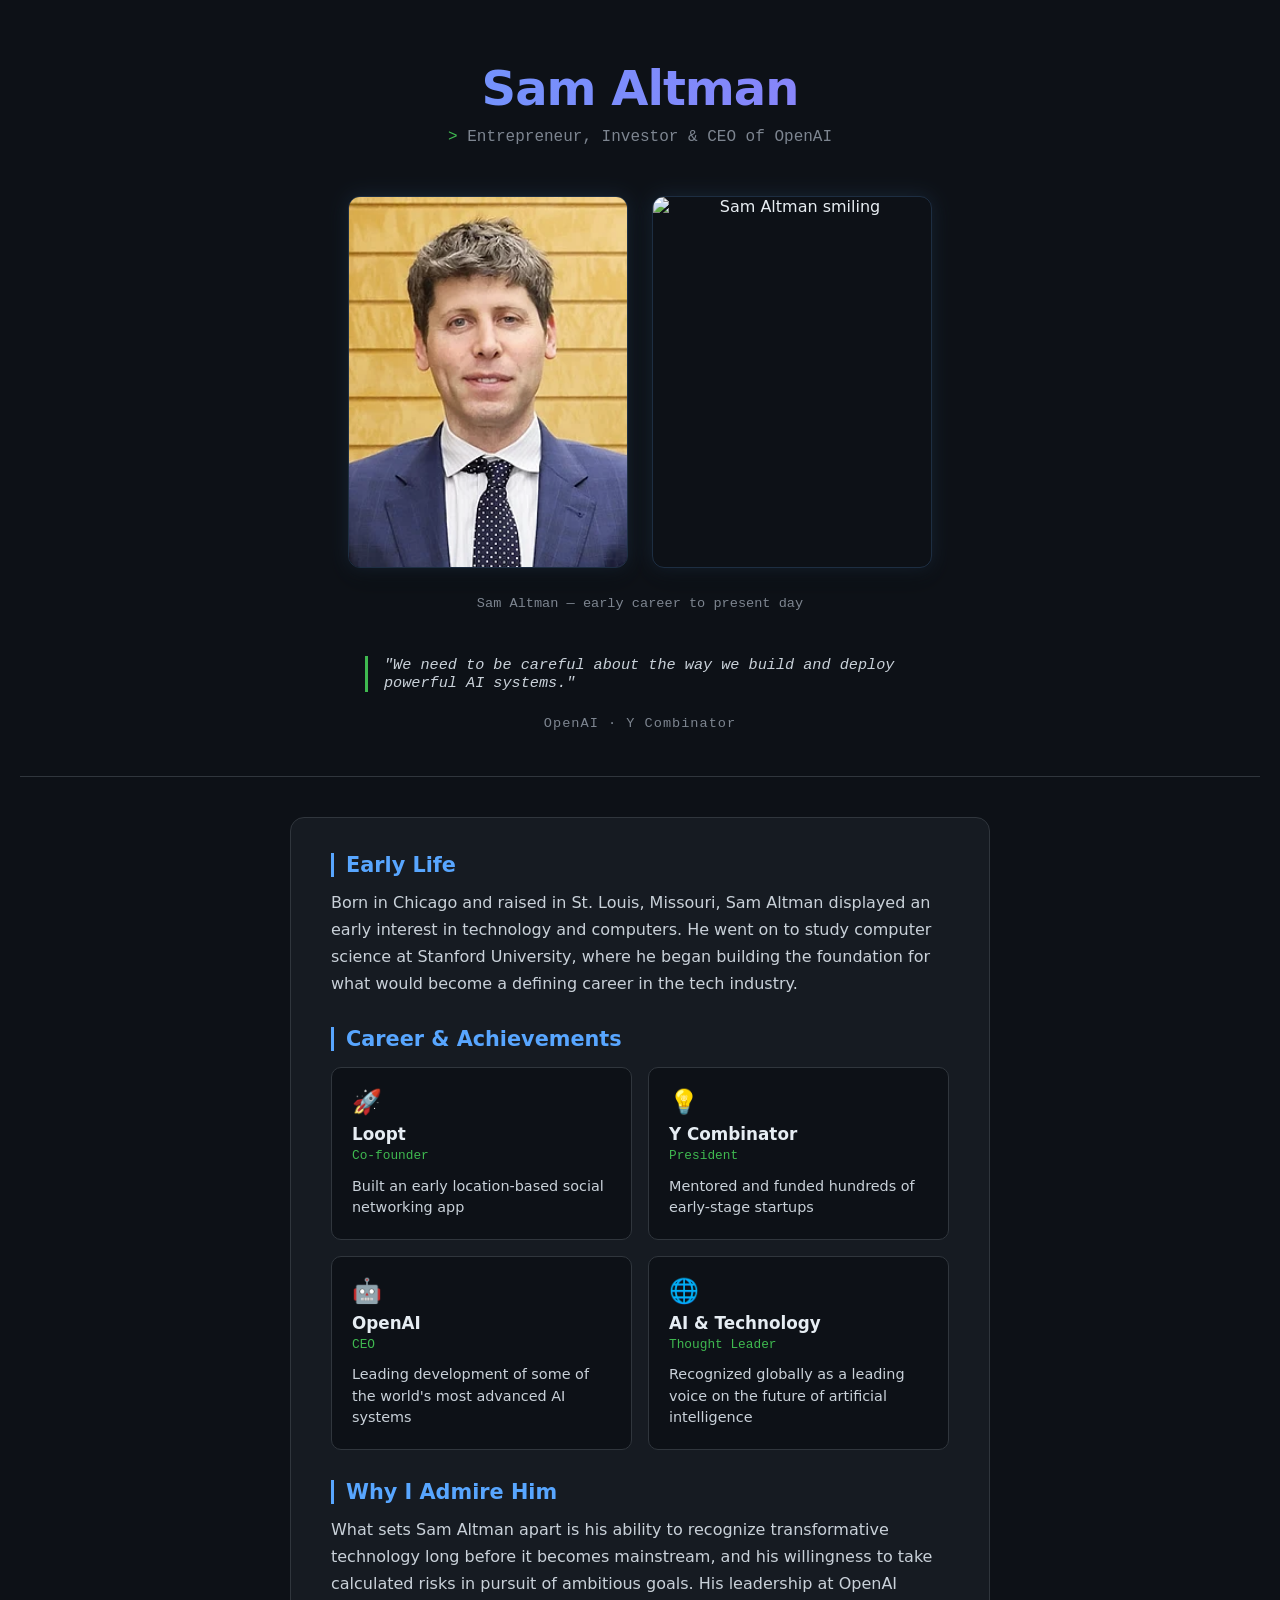
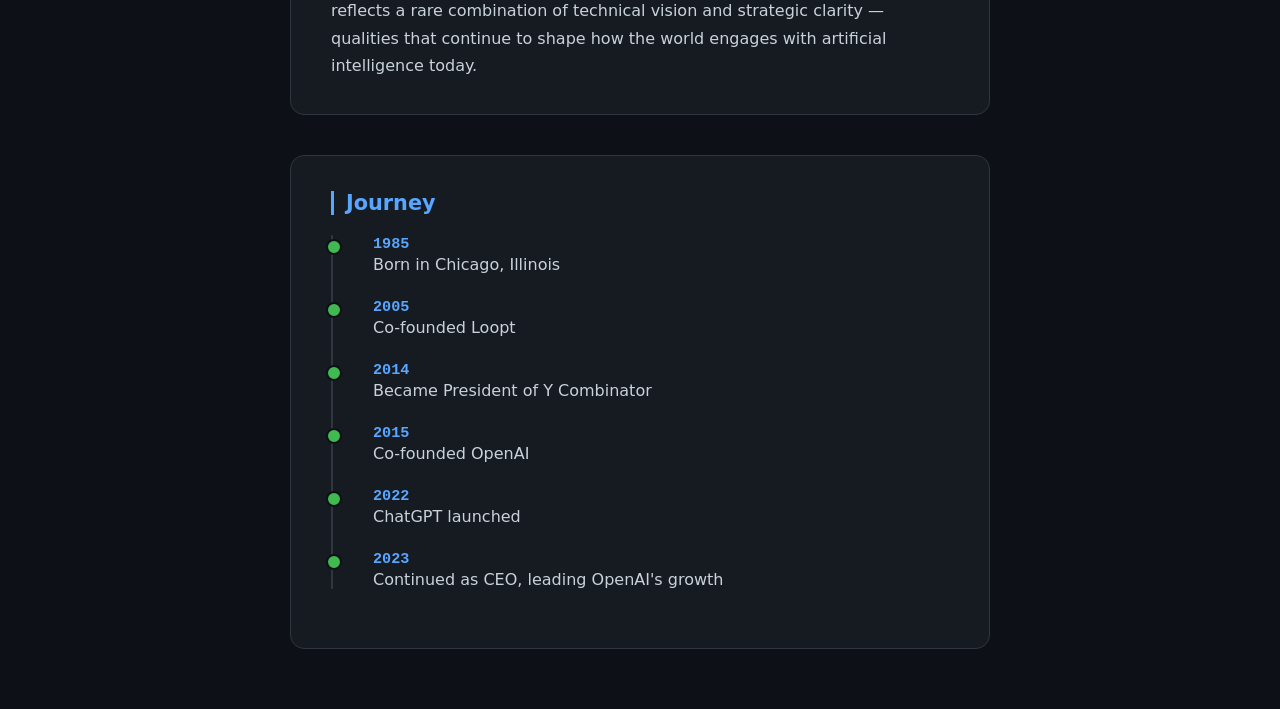
==== Tribute-Page/index.html @ 863aba96 "Add To-Do List and Tribute Page projects" ====
<!DOCTYPE html>
<html lang="en">
<head>
  <meta charset="UTF-8">
  <title>Tribute to Sam Altman</title>
  <link rel="stylesheet" href="style.css">
</head>
<body>
  <main>
  <section id="hero">
    <h1 id="title">Sam Altman</h1>
    <p id="subtitle">Entrepreneur, Investor & CEO of OpenAI</p>

    <div id="img-div">
      <img class="tribute-img" src="images/sam1.webp" alt="Sam Altman">
      <img class="tribute-img" src="images/sam2.jpg" alt="Sam Altman smiling">
      <figcaption id="img-caption">Sam Altman — early career to present day</figcaption>
    </div>

    <blockquote id="quote">
      "We need to be careful about the way we build and deploy powerful AI systems."
    </blockquote>

    <p id="affiliations">OpenAI · Y Combinator</p>
  </section>

  <section id="tribute-info">
    <h2>Early Life</h2>
    <p>
      Born in Chicago and raised in St. Louis, Missouri, Sam Altman displayed
      an early interest in technology and computers. He went on to study
      computer science at Stanford University, where he began building the
      foundation for what would become a defining career in the tech industry.
    </p>

    <h2>Career & Achievements</h2>
<div class="achievements-grid">
  <div class="achievement-card">
    <span class="card-icon">🚀</span>
    <h3>Loopt</h3>
    <p class="role">Co-founder</p>
    <p>Built an early location-based social networking app</p>
  </div>
  <div class="achievement-card">
    <span class="card-icon">💡</span>
    <h3>Y Combinator</h3>
    <p class="role">President</p>
    <p>Mentored and funded hundreds of early-stage startups</p>
  </div>
  <div class="achievement-card">
    <span class="card-icon">🤖</span>
    <h3>OpenAI</h3>
    <p class="role">CEO</p>
    <p>Leading development of some of the world's most advanced AI systems</p>
  </div>
  <div class="achievement-card">
    <span class="card-icon">🌐</span>
    <h3>AI & Technology</h3>
    <p class="role">Thought Leader</p>
    <p>Recognized globally as a leading voice on the future of artificial intelligence</p>
  </div>
</div>

    <h2>Why I Admire Him</h2>
    <p>
      What sets Sam Altman apart is his ability to recognize transformative
      technology long before it becomes mainstream, and his willingness to
      take calculated risks in pursuit of ambitious goals. His leadership at
      OpenAI reflects a rare combination of technical vision and strategic
      clarity — qualities that continue to shape how the world engages with
      artificial intelligence today.
    </p>
  </section>
  <section id="timeline-section">
  <h2>Journey</h2>
  <div class="timeline">
    <div class="timeline-item">
      <span class="year">1985</span>
      <span class="event">Born in Chicago, Illinois</span>
    </div>
    <div class="timeline-item">
      <span class="year">2005</span>
      <span class="event">Co-founded Loopt</span>
    </div>
    <div class="timeline-item">
      <span class="year">2014</span>
      <span class="event">Became President of Y Combinator</span>
    </div>
    <div class="timeline-item">
      <span class="year">2015</span>
      <span class="event">Co-founded OpenAI</span>
    </div>
    <div class="timeline-item">
      <span class="year">2022</span>
      <span class="event">ChatGPT launched</span>
    </div>
    <div class="timeline-item">
      <span class="year">2023</span>
      <span class="event">Continued as CEO, leading OpenAI's growth</span>
    </div>
  </div>
</section>
</main>
</body>
</html>
---- Tribute-Page/style.css ----
* {
  margin: 0;
  padding: 0;
  box-sizing: border-box;
}

body {
  font-family: 'Segoe UI', system-ui, sans-serif;
  background: #0d1117;
  color: #e6edf3;
  padding: 60px 20px;
  text-align: center;
}

/* ===== HERO SECTION ===== */
#hero {
  padding-bottom: 40px;
  border-bottom: 1px solid #30363d;
  margin-bottom: 40px;
}

#title {
  font-size: 3rem;
  font-weight: 700;
  background: linear-gradient(90deg, #58a6ff, #a371f7);
  -webkit-background-clip: text;
  -webkit-text-fill-color: transparent;
  letter-spacing: -1px;
}

#subtitle {
  font-family: 'Courier New', monospace;
  color: #7d8590;
  margin-top: 8px;
  font-size: 1rem;
}

#subtitle::before {
  content: "> ";
  color: #3fb950;
}

/* ===== IMAGES ===== */
#img-div {
  display: flex;
  justify-content: center;
  gap: 24px;
  flex-wrap: wrap;
  margin: 45px auto;
  max-width: 700px;
}

.tribute-img {
  width: 280px;
  border-radius: 12px;
  border: 1px solid #58a6ff33;
  box-shadow: 0 0 20px rgba(88, 166, 255, 0.15), 0 8px 24px rgba(0,0,0,0.4);
  filter: grayscale(15%);
  transition: transform 0.3s ease, filter 0.3s ease;
}

.tribute-img:hover {
  transform: translateY(-6px);
  filter: grayscale(0%);
}

#img-caption {
  width: 100%;
  font-size: 0.85rem;
  color: #7d8590;
  margin-top: 4px;
  font-family: 'Courier New', monospace;
}

/* ===== QUOTE ===== */
#quote {
  max-width: 550px;
  margin: 30px auto 0 auto;
  font-family: 'Courier New', monospace;
  font-style: italic;
  color: #c9d1d9;
  font-size: 0.95rem;
  border-left: 3px solid #3fb950;
  padding-left: 16px;
  text-align: left;
}

#affiliations {
  font-family: 'Courier New', monospace;
  color: #7d8590;
  font-size: 0.85rem;
  margin-top: 20px;
  letter-spacing: 1px;
}

/* ===== CONTENT SECTION ===== */
#tribute-info {
  max-width: 700px;
  margin: 0 auto;
  text-align: left;
  background: #161b22;
  border: 1px solid #30363d;
  border-radius: 14px;
  padding: 35px 40px;
}

h2 {
  color: #58a6ff;
  font-size: 1.3rem;
  border-left: 3px solid #58a6ff;
  padding-left: 12px;
  margin-top: 30px;
  margin-bottom: 12px;
}

h2:first-child {
  margin-top: 0;
}

p {
  line-height: 1.7;
  color: #c9d1d9;
}

ul {
  line-height: 1.9;
  color: #c9d1d9;
  padding-left: 20px;
}

li::marker {
  color: #3fb950;
}
/* ===== TIMELINE ===== */
#timeline-section {
  max-width: 700px;
  margin: 40px auto 0 auto;
  background: #161b22;
  border: 1px solid #30363d;
  border-radius: 14px;
  padding: 35px 40px;
  text-align: left;
}

.timeline {
  position: relative;
  margin-top: 20px;
  padding-left: 20px;
  border-left: 2px solid #30363d;
}

.timeline-item {
  position: relative;
  margin-bottom: 24px;
  padding-left: 20px;
}

.timeline-item::before {
  content: "";
  position: absolute;
  left: -27px;
  top: 4px;
  width: 12px;
  height: 12px;
  border-radius: 50%;
  background: #3fb950;
  border: 2px solid #0d1117;
}

.timeline-item .year {
  display: block;
  font-family: 'Courier New', monospace;
  color: #58a6ff;
  font-weight: bold;
  font-size: 0.95rem;
}

.timeline-item .event {
  display: block;
  color: #c9d1d9;
  margin-top: 2px;
}
/* ===== ACHIEVEMENT CARDS ===== */
.achievements-grid {
  display: grid;
  grid-template-columns: repeat(2, 1fr);
  gap: 16px;
  margin-top: 16px;
}

.achievement-card {
  background: #0d1117;
  border: 1px solid #30363d;
  border-radius: 10px;
  padding: 20px;
  transition: transform 0.25s ease, border-color 0.25s ease;
}

.achievement-card:hover {
  transform: translateY(-4px);
  border-color: #58a6ff;
}

.card-icon {
  font-size: 1.5rem;
  display: block;
  margin-bottom: 8px;
}

.achievement-card h3 {
  color: #e6edf3;
  font-size: 1.05rem;
  margin-bottom: 2px;
}

.achievement-card .role {
  font-family: 'Courier New', monospace;
  color: #3fb950;
  font-size: 0.8rem;
  margin-bottom: 10px;
}

.achievement-card p {
  font-size: 0.9rem;
  line-height: 1.5;
  color: #c9d1d9;
}

@media (max-width: 600px) {
  .achievements-grid {
    grid-template-columns: 1fr;
  }
}
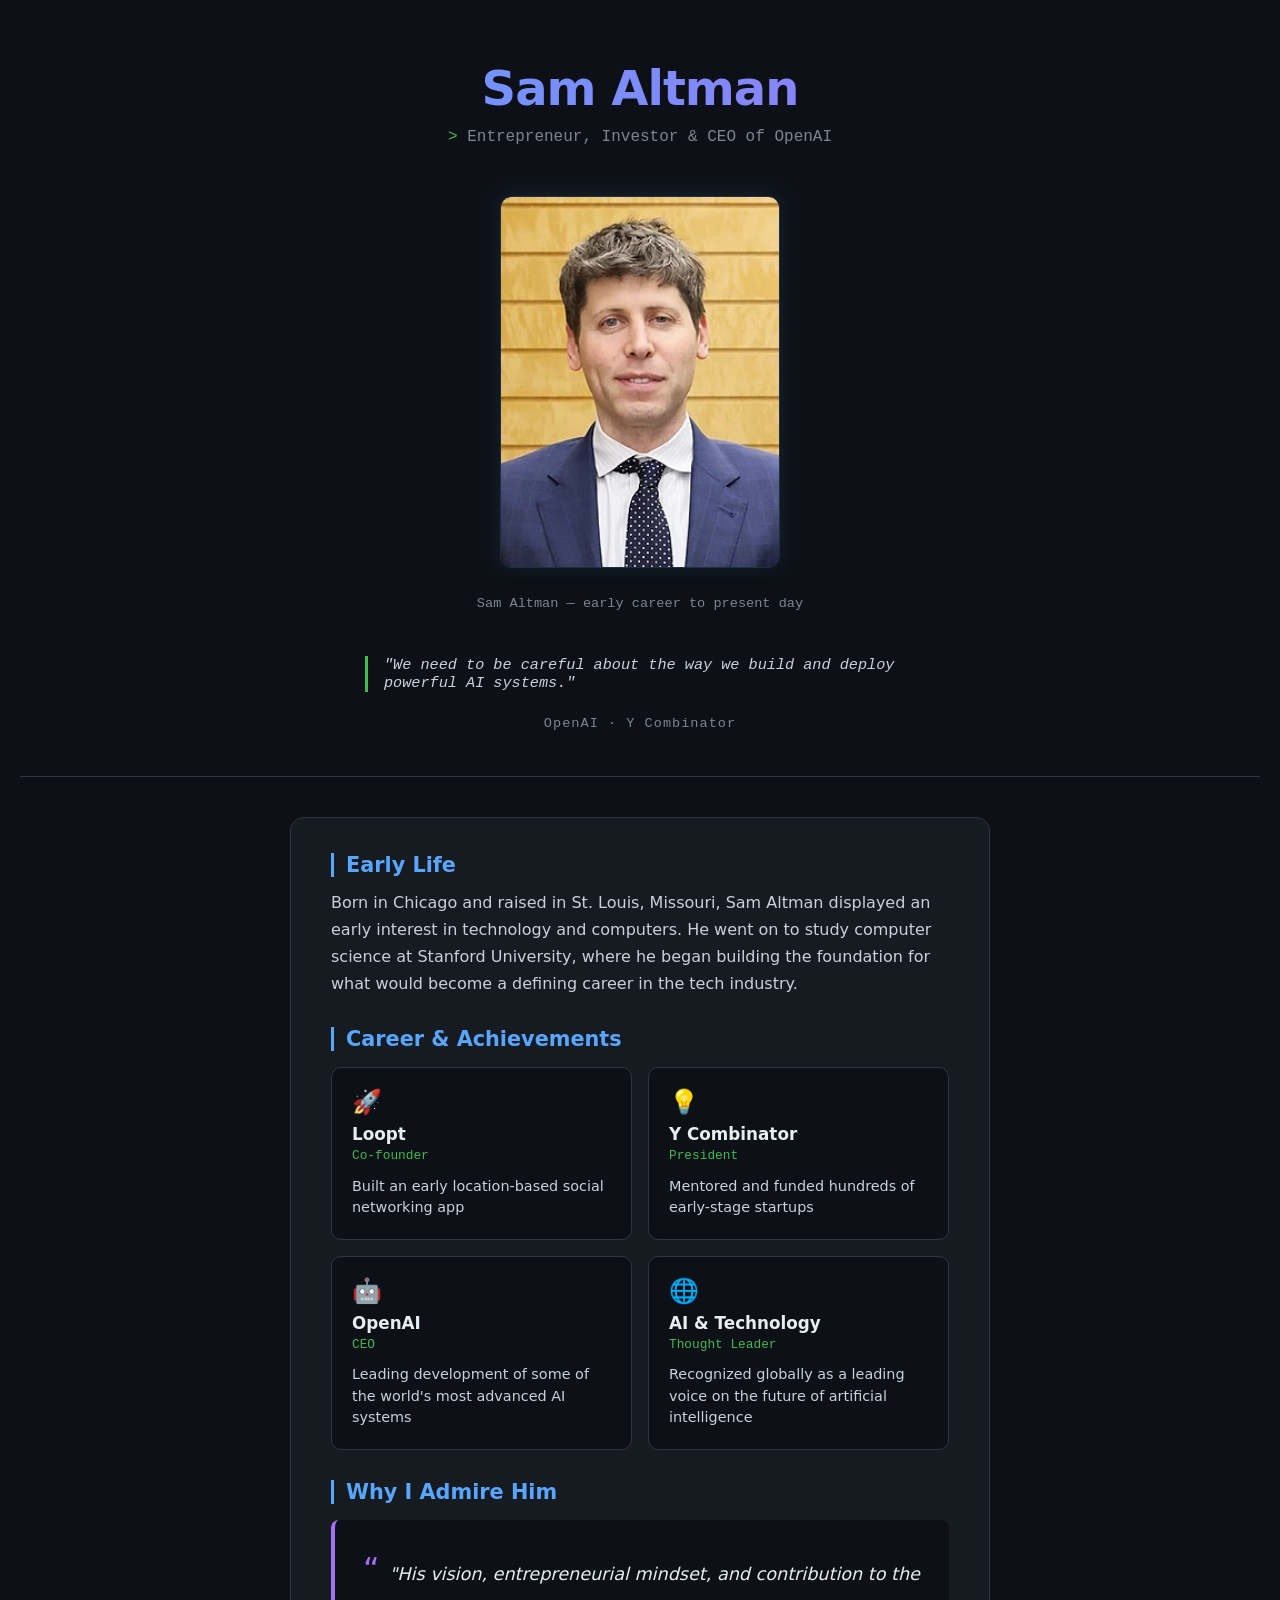
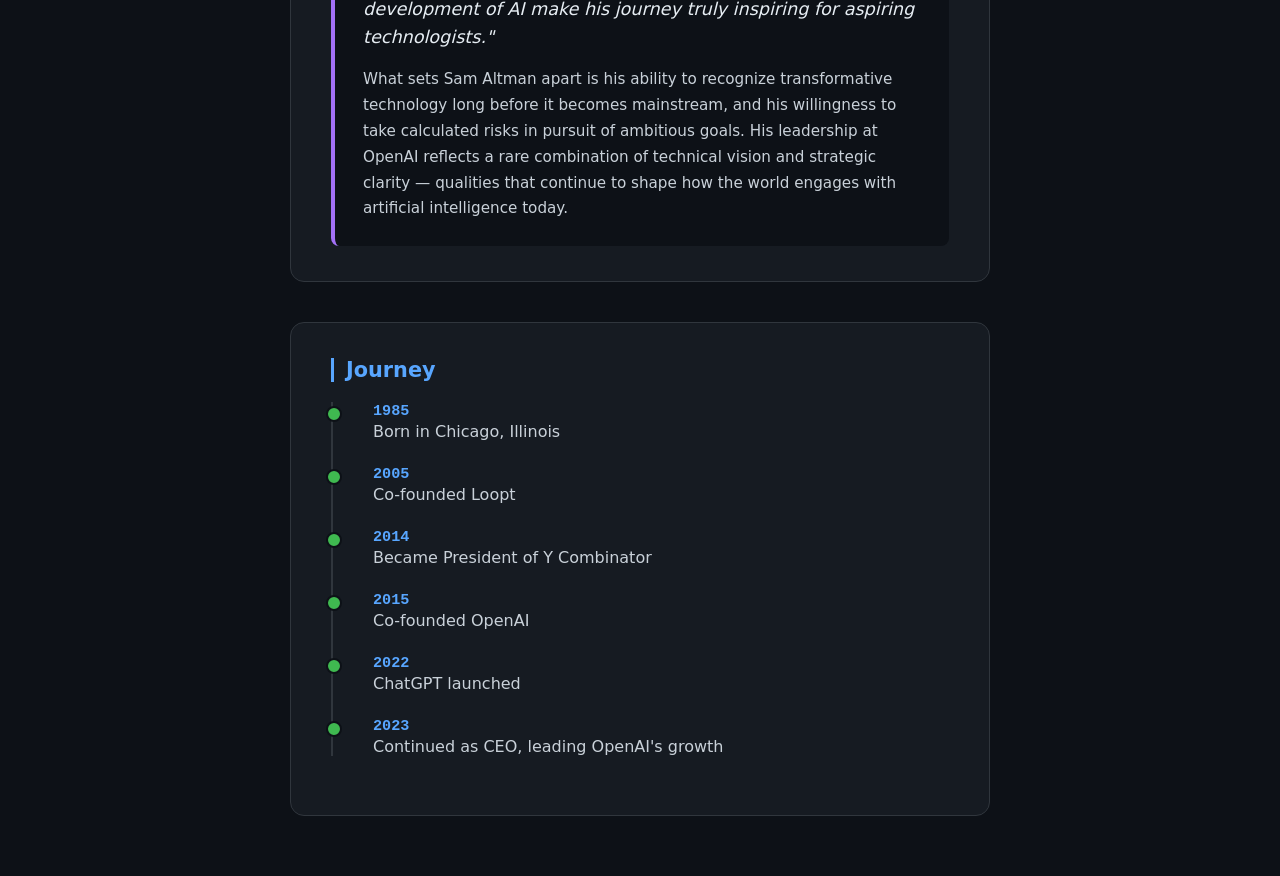
==== commit b5874ae6: "Highlight Why I Admire Him section as quote card" ====
--- a/Tribute-Page/index.html
+++ b/Tribute-Page/index.html
@@ -13,7 +13,7 @@
 
     <div id="img-div">
       <img class="tribute-img" src="images/sam1.webp" alt="Sam Altman">
-      <img class="tribute-img" src="images/sam2.jpg" alt="Sam Altman smiling">
+      
       <figcaption id="img-caption">Sam Altman — early career to present day</figcaption>
     </div>
 
@@ -62,14 +62,20 @@
 </div>
 
     <h2>Why I Admire Him</h2>
-    <p>
-      What sets Sam Altman apart is his ability to recognize transformative
-      technology long before it becomes mainstream, and his willingness to
-      take calculated risks in pursuit of ambitious goals. His leadership at
-      OpenAI reflects a rare combination of technical vision and strategic
-      clarity — qualities that continue to shape how the world engages with
-      artificial intelligence today.
-    </p>
+<div class="admire-card">
+  <p class="admire-highlight">
+    "His vision, entrepreneurial mindset, and contribution to the development
+    of AI make his journey truly inspiring for aspiring technologists."
+  </p>
+  <p class="admire-note">
+    What sets Sam Altman apart is his ability to recognize transformative
+    technology long before it becomes mainstream, and his willingness to
+    take calculated risks in pursuit of ambitious goals. His leadership at
+    OpenAI reflects a rare combination of technical vision and strategic
+    clarity — qualities that continue to shape how the world engages with
+    artificial intelligence today.
+  </p>
+</div>
   </section>
   <section id="timeline-section">
   <h2>Journey</h2>
--- a/Tribute-Page/style.css
+++ b/Tribute-Page/style.css
@@ -230,4 +230,35 @@
   .achievements-grid {
     grid-template-columns: 1fr;
   }
+}
+/* ===== WHY I ADMIRE HIM - HIGHLIGHT CARD ===== */
+.admire-card {
+  background: #0d1117;
+  border-left: 4px solid #a371f7;
+  border-radius: 8px;
+  padding: 24px 28px;
+  margin-top: 16px;
+}
+
+.admire-highlight {
+  font-size: 1.1rem;
+  font-style: italic;
+  color: #e6edf3;
+  line-height: 1.6;
+  margin-bottom: 16px;
+  position: relative;
+}
+
+.admire-highlight::before {
+  content: "“";
+  font-size: 2rem;
+  color: #a371f7;
+  margin-right: 4px;
+  font-style: normal;
+}
+
+.admire-note {
+  font-size: 0.95rem;
+  color: #c9d1d9;
+  line-height: 1.7;
 }
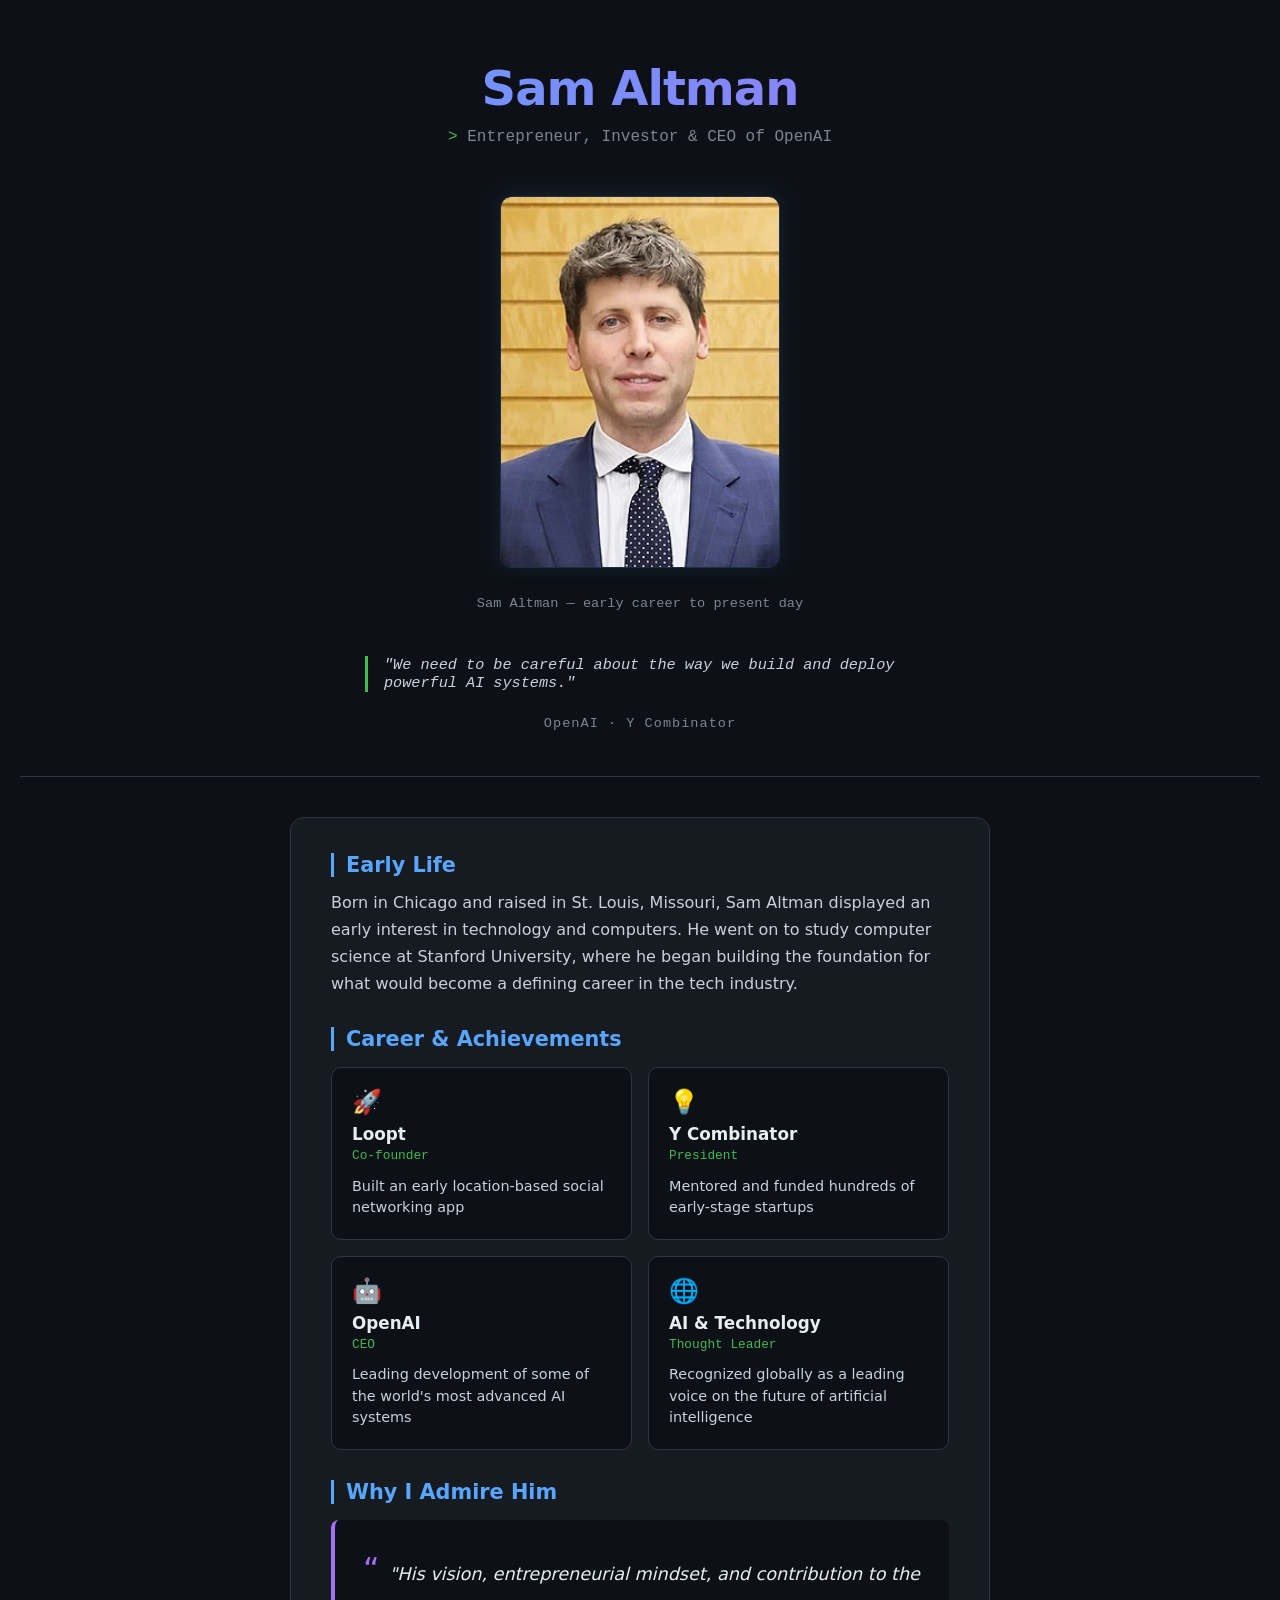
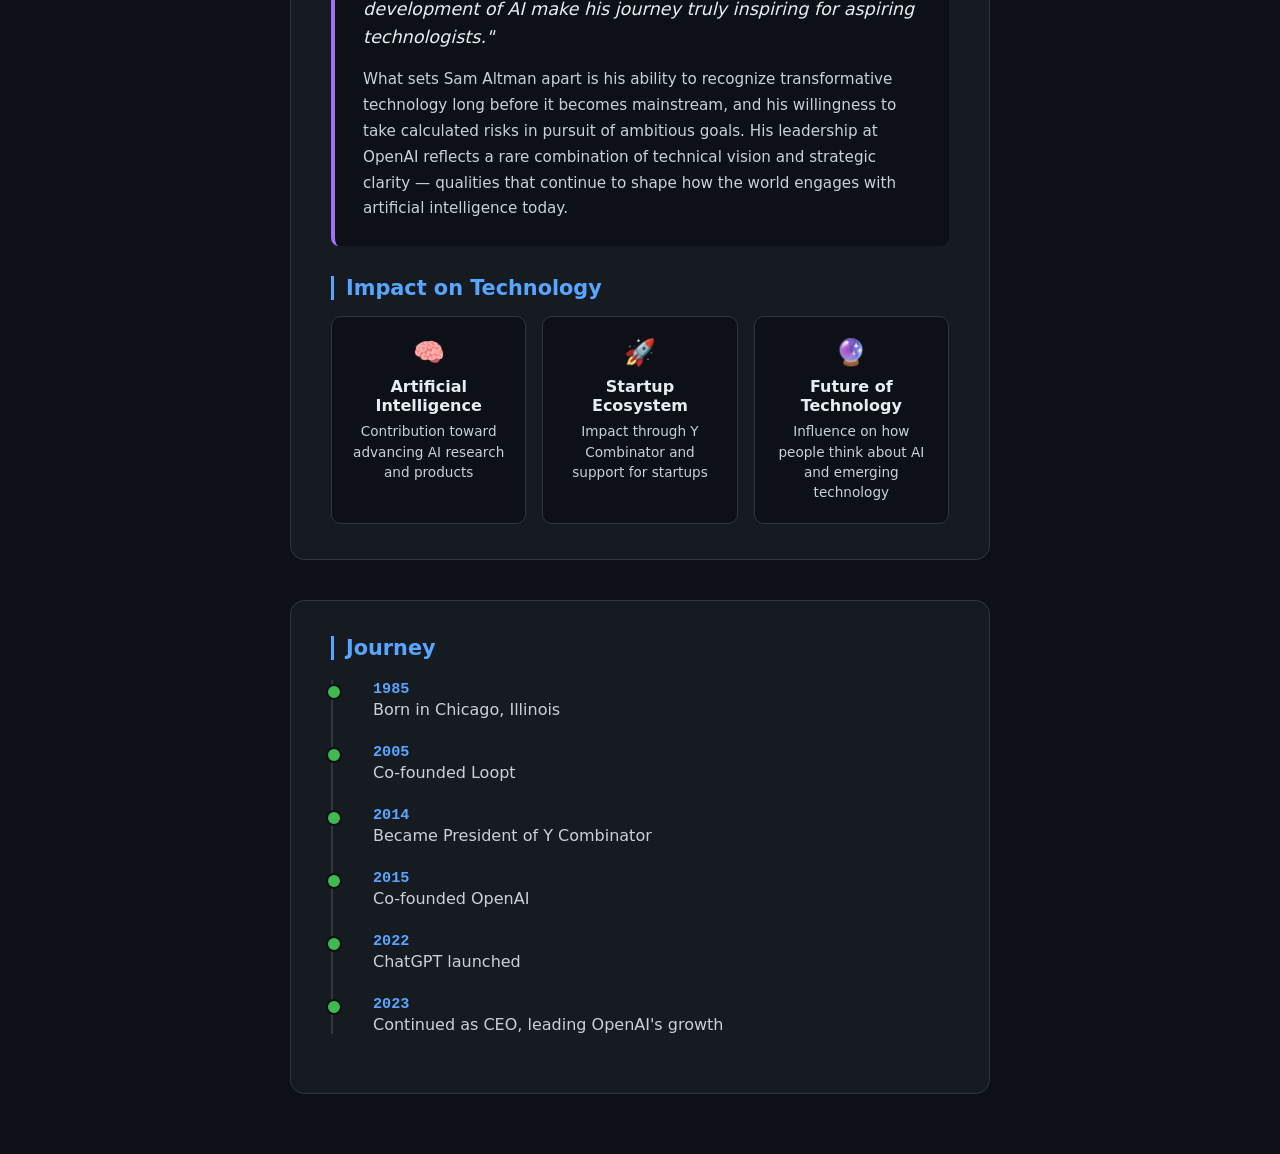
==== commit b844aa4d: "Add Impact on Technology section" ====
--- a/Tribute-Page/index.html
+++ b/Tribute-Page/index.html
@@ -76,6 +76,24 @@
     artificial intelligence today.
   </p>
 </div>
+<h2>Impact on Technology</h2>
+<div class="impact-grid">
+  <div class="impact-card">
+    <span class="card-icon">🧠</span>
+    <h3>Artificial Intelligence</h3>
+    <p>Contribution toward advancing AI research and products</p>
+  </div>
+  <div class="impact-card">
+    <span class="card-icon">🚀</span>
+    <h3>Startup Ecosystem</h3>
+    <p>Impact through Y Combinator and support for startups</p>
+  </div>
+  <div class="impact-card">
+    <span class="card-icon">🔮</span>
+    <h3>Future of Technology</h3>
+    <p>Influence on how people think about AI and emerging technology</p>
+  </div>
+</div>
   </section>
   <section id="timeline-section">
   <h2>Journey</h2>
--- a/Tribute-Page/style.css
+++ b/Tribute-Page/style.css
@@ -261,4 +261,49 @@
   font-size: 0.95rem;
   color: #c9d1d9;
   line-height: 1.7;
+}
+/* ===== IMPACT ON TECHNOLOGY ===== */
+.impact-grid {
+  display: grid;
+  grid-template-columns: repeat(3, 1fr);
+  gap: 16px;
+  margin-top: 16px;
+}
+
+.impact-card {
+  background: #0d1117;
+  border: 1px solid #30363d;
+  border-radius: 10px;
+  padding: 20px;
+  text-align: center;
+  transition: transform 0.25s ease, border-color 0.25s ease;
+}
+
+.impact-card:hover {
+  transform: translateY(-4px);
+  border-color: #a371f7;
+}
+
+.impact-card .card-icon {
+  font-size: 1.6rem;
+  display: block;
+  margin-bottom: 10px;
+}
+
+.impact-card h3 {
+  color: #e6edf3;
+  font-size: 1rem;
+  margin-bottom: 6px;
+}
+
+.impact-card p {
+  font-size: 0.85rem;
+  line-height: 1.5;
+  color: #c9d1d9;
+}
+
+@media (max-width: 600px) {
+  .impact-grid {
+    grid-template-columns: 1fr;
+  }
 }
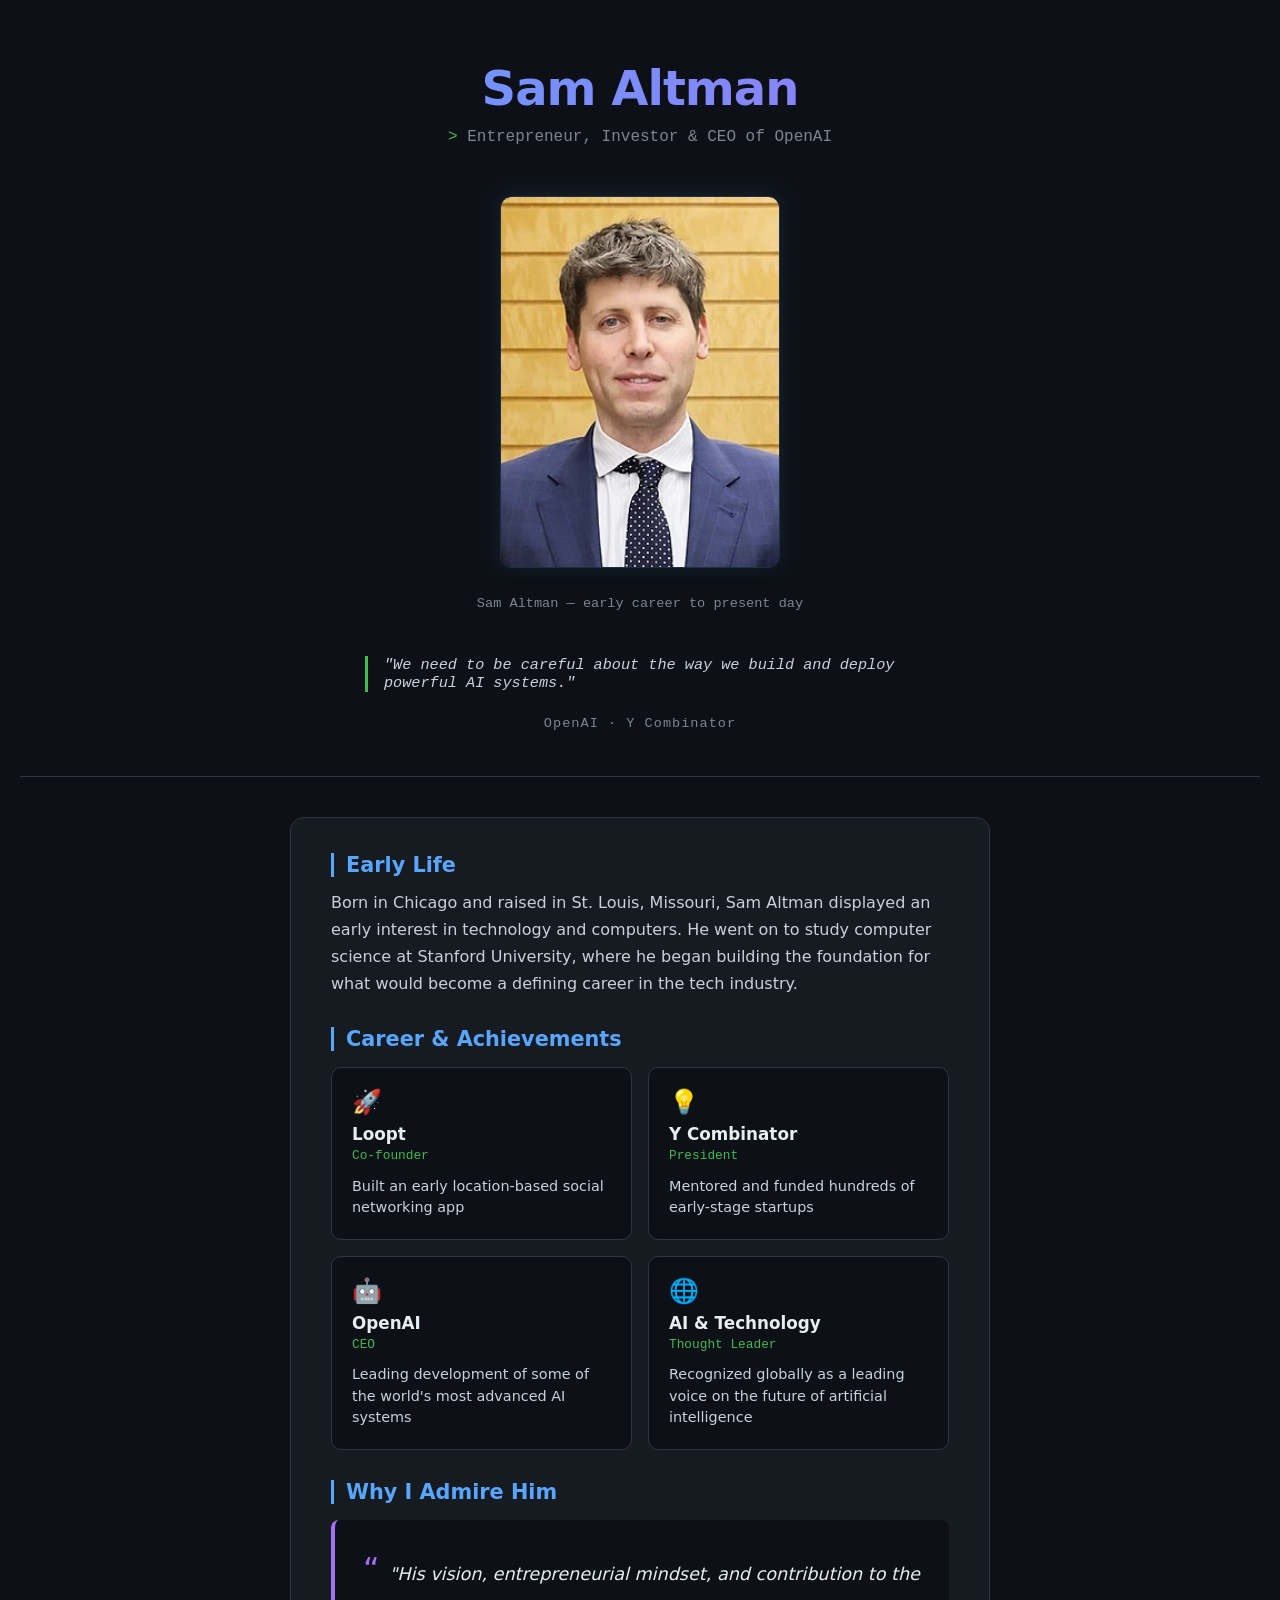
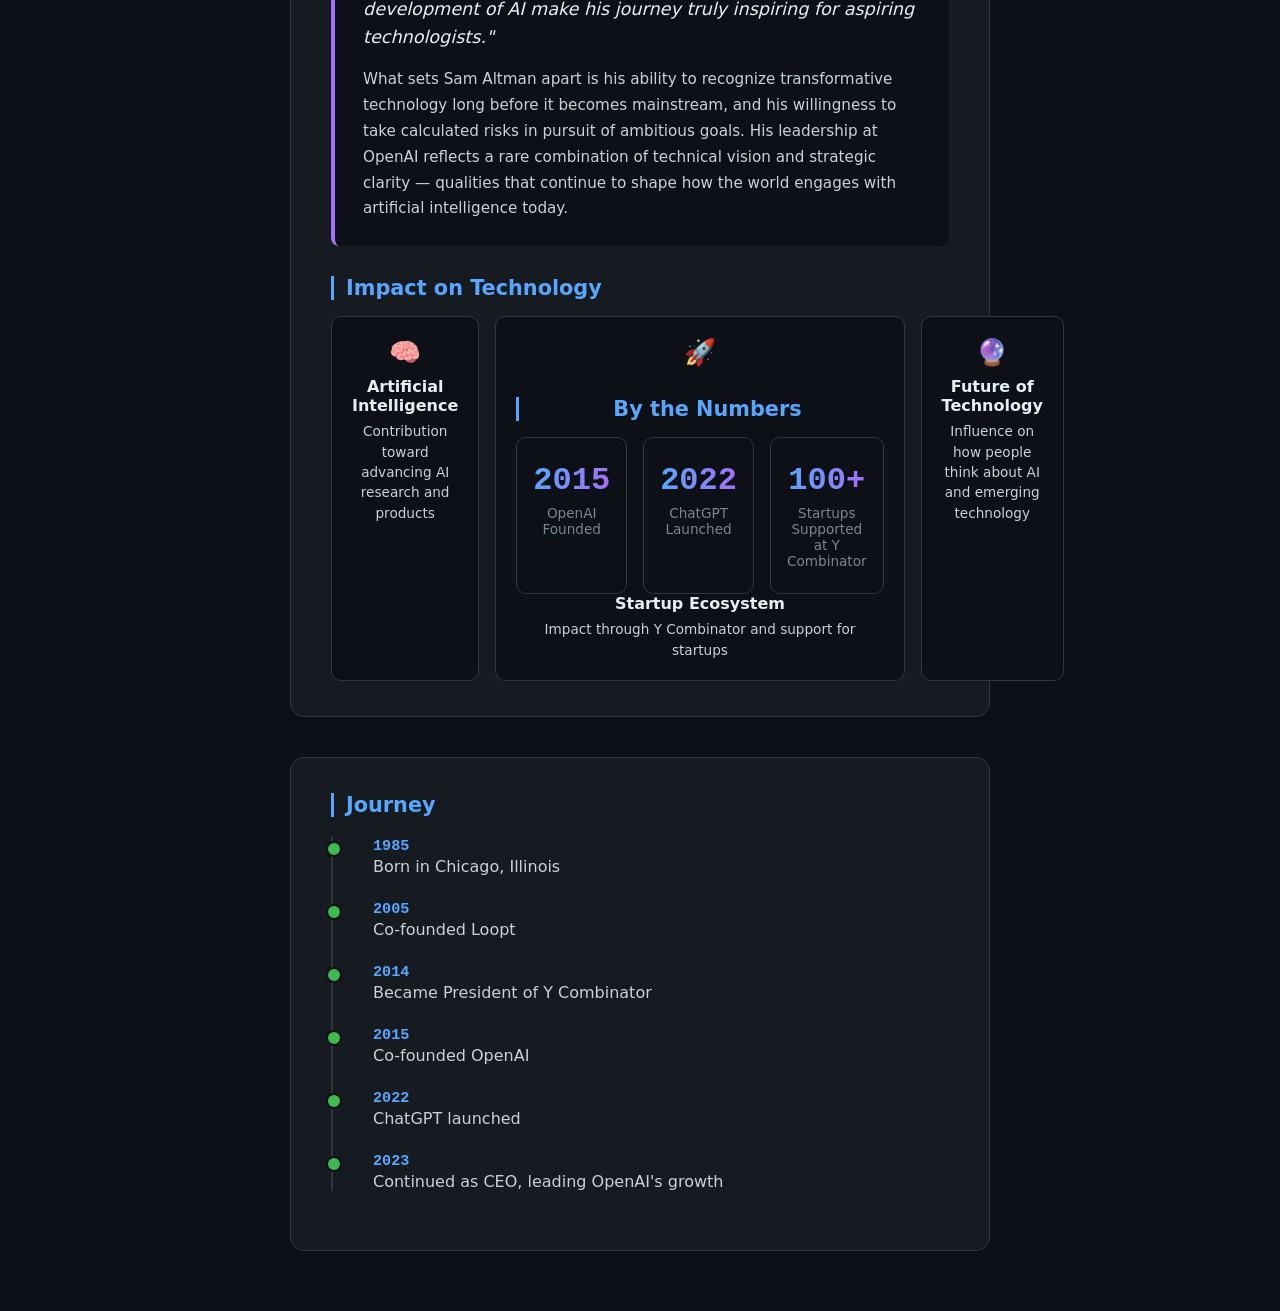
==== commit 80e3a214: "Add statistics section with key milestones" ====
--- a/Tribute-Page/index.html
+++ b/Tribute-Page/index.html
@@ -85,6 +85,21 @@
   </div>
   <div class="impact-card">
     <span class="card-icon">🚀</span>
+    <h2>By the Numbers</h2>
+<div class="stats-grid">
+  <div class="stat-card">
+    <span class="stat-number">2015</span>
+    <span class="stat-label">OpenAI Founded</span>
+  </div>
+  <div class="stat-card">
+    <span class="stat-number">2022</span>
+    <span class="stat-label">ChatGPT Launched</span>
+  </div>
+  <div class="stat-card">
+    <span class="stat-number">100+</span>
+    <span class="stat-label">Startups Supported at Y Combinator</span>
+  </div>
+</div>
     <h3>Startup Ecosystem</h3>
     <p>Impact through Y Combinator and support for startups</p>
   </div>
--- a/Tribute-Page/style.css
+++ b/Tribute-Page/style.css
@@ -306,4 +306,47 @@
   .impact-grid {
     grid-template-columns: 1fr;
   }
+}
+/* ===== STATISTICS SECTION ===== */
+.stats-grid {
+  display: grid;
+  grid-template-columns: repeat(3, 1fr);
+  gap: 16px;
+  margin-top: 16px;
+}
+
+.stat-card {
+  background: #0d1117;
+  border: 1px solid #30363d;
+  border-radius: 10px;
+  padding: 24px 16px;
+  text-align: center;
+  transition: border-color 0.25s ease;
+}
+
+.stat-card:hover {
+  border-color: #3fb950;
+}
+
+.stat-number {
+  display: block;
+  font-family: 'Courier New', monospace;
+  font-size: 2rem;
+  font-weight: bold;
+  background: linear-gradient(90deg, #58a6ff, #a371f7);
+  -webkit-background-clip: text;
+  -webkit-text-fill-color: transparent;
+}
+
+.stat-label {
+  display: block;
+  font-size: 0.85rem;
+  color: #7d8590;
+  margin-top: 6px;
+}
+
+@media (max-width: 600px) {
+  .stats-grid {
+    grid-template-columns: 1fr;
+  }
 }
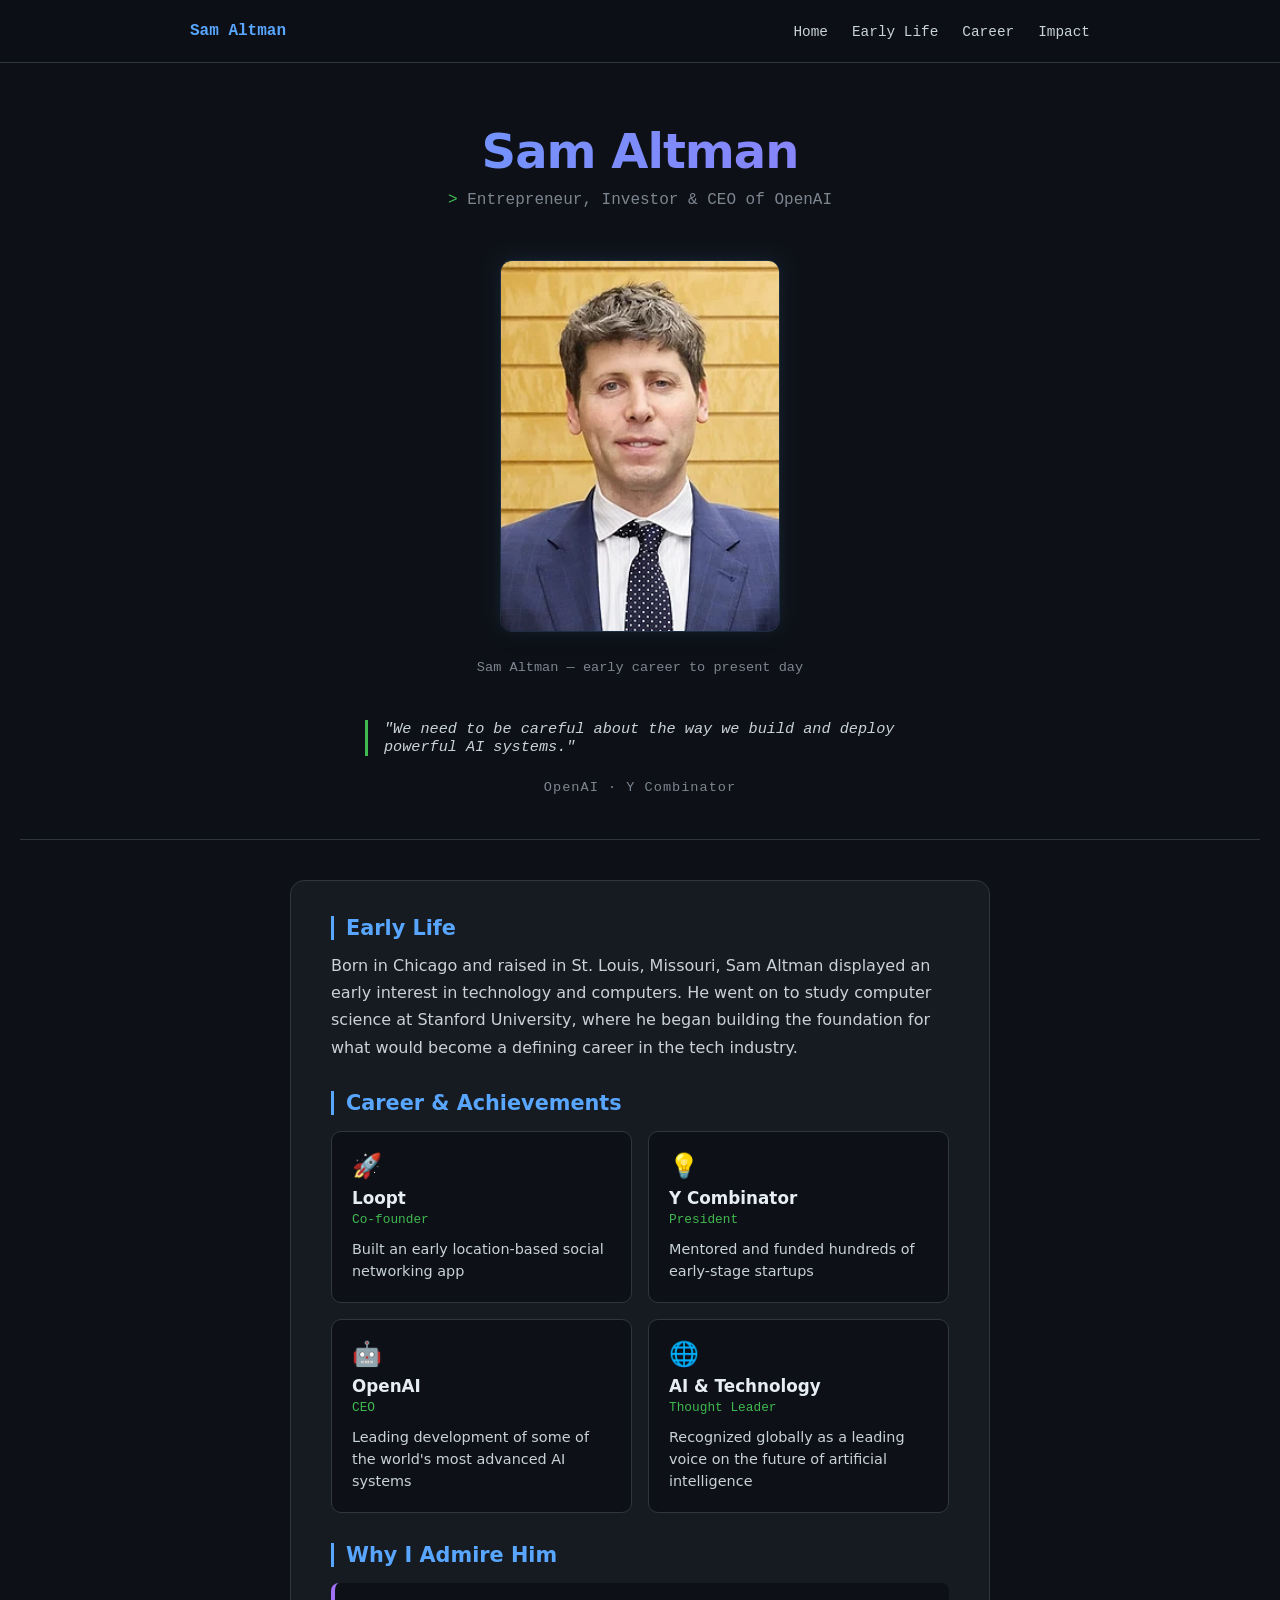
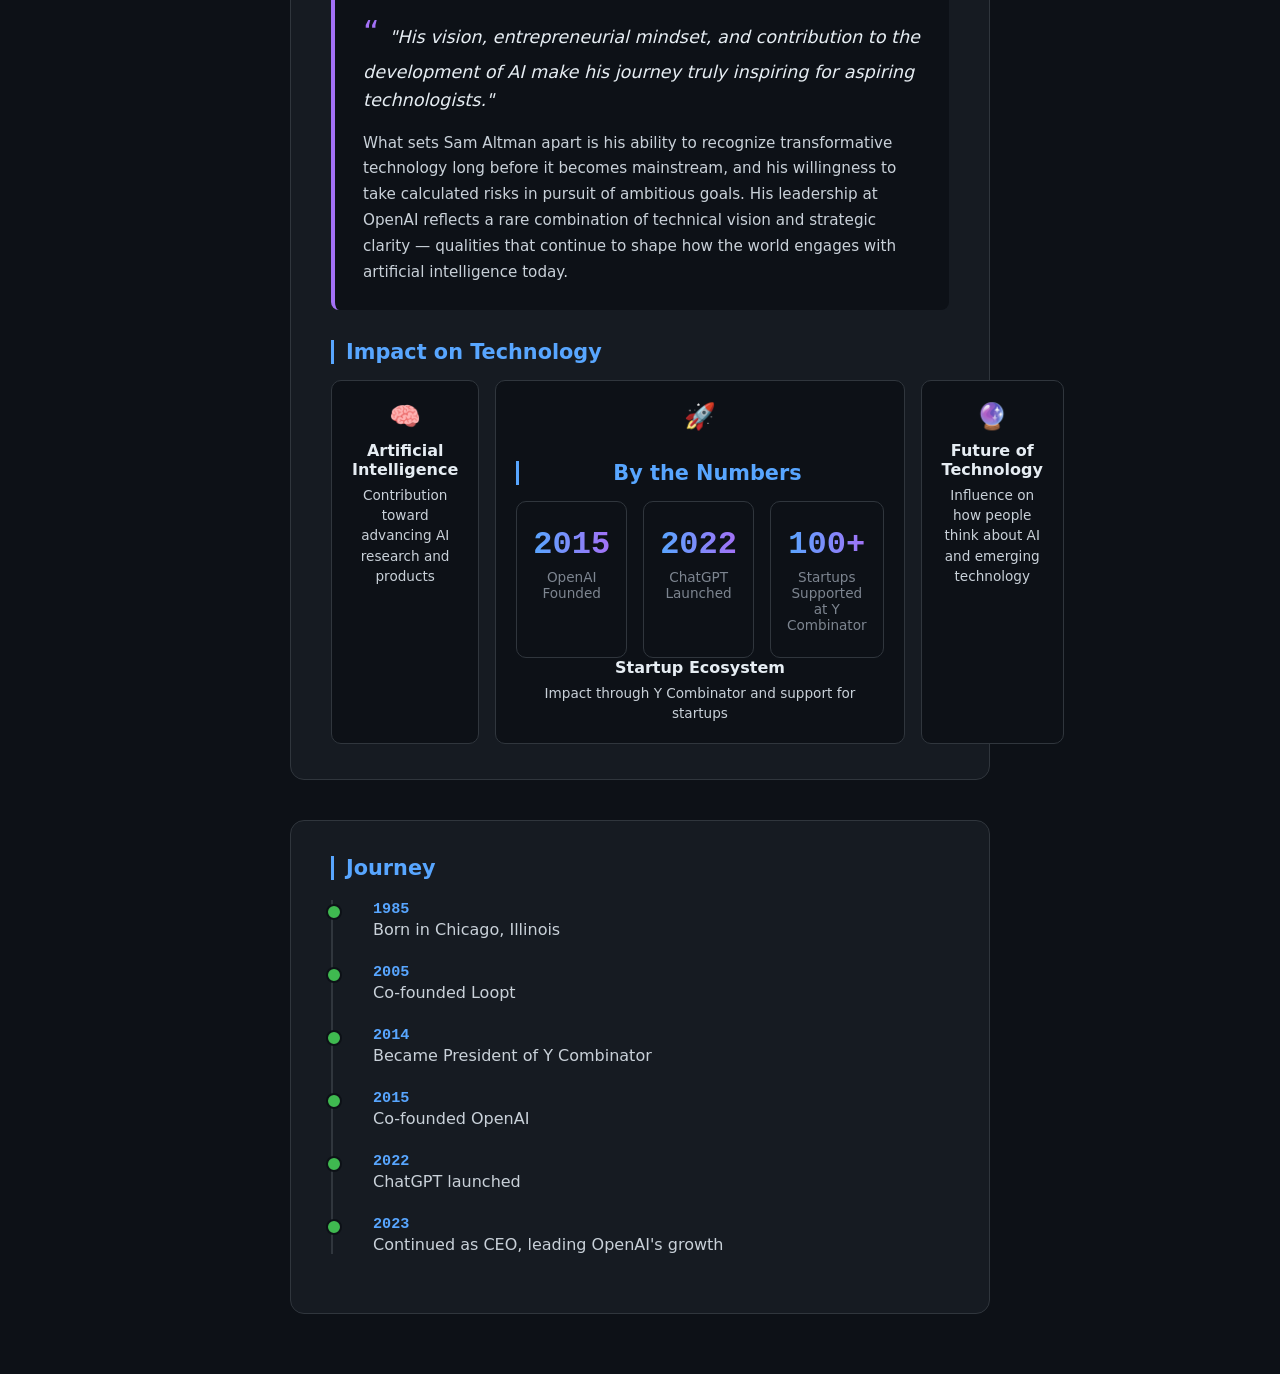
==== commit 3a71ba7a: "Add section ids for navigation links" ====
--- a/Tribute-Page/index.html
+++ b/Tribute-Page/index.html
@@ -6,6 +6,18 @@
   <link rel="stylesheet" href="style.css">
 </head>
 <body>
+  <nav id="navbar">
+  <div class="nav-container">
+    <span class="nav-logo">Sam Altman</span>
+    <button id="nav-toggle" aria-label="Toggle menu">☰</button>
+    <ul id="nav-links">
+      <li><a href="#hero">Home</a></li>
+      <li><a href="#early-life">Early Life</a></li>
+      <li><a href="#career">Career</a></li>
+      <li><a href="#impact">Impact</a></li>
+    </ul>
+  </div>
+</nav>
   <main>
   <section id="hero">
     <h1 id="title">Sam Altman</h1>
@@ -25,7 +37,7 @@
   </section>
 
   <section id="tribute-info">
-    <h2>Early Life</h2>
+    <h2 id="early-life">Early Life</h2>
     <p>
       Born in Chicago and raised in St. Louis, Missouri, Sam Altman displayed
       an early interest in technology and computers. He went on to study
@@ -33,7 +45,7 @@
       foundation for what would become a defining career in the tech industry.
     </p>
 
-    <h2>Career & Achievements</h2>
+    <h2 id="career">Career & Achievements</h2>
 <div class="achievements-grid">
   <div class="achievement-card">
     <span class="card-icon">🚀</span>
@@ -76,7 +88,7 @@
     artificial intelligence today.
   </p>
 </div>
-<h2>Impact on Technology</h2>
+<h2 id="impact">Impact on Technology</h2>
 <div class="impact-grid">
   <div class="impact-card">
     <span class="card-icon">🧠</span>
--- a/Tribute-Page/style.css
+++ b/Tribute-Page/style.css
@@ -349,4 +349,84 @@
   .stats-grid {
     grid-template-columns: 1fr;
   }
+}
+/* ===== NAVBAR ===== */
+#navbar {
+  position: sticky;
+  top: 0;
+  z-index: 100;
+  background: rgba(13, 17, 23, 0.95);
+  backdrop-filter: blur(8px);
+  border-bottom: 1px solid #30363d;
+  margin: -60px -20px 60px -20px;
+  padding: 0 20px;
+}
+
+.nav-container {
+  max-width: 900px;
+  margin: 0 auto;
+  display: flex;
+  align-items: center;
+  justify-content: space-between;
+  padding: 16px 0;
+  position: relative;
+}
+
+.nav-logo {
+  font-family: 'Courier New', monospace;
+  font-weight: bold;
+  color: #58a6ff;
+}
+
+#nav-links {
+  list-style: none;
+  display: flex;
+  gap: 24px;
+}
+
+#nav-links a {
+  color: #c9d1d9;
+  text-decoration: none;
+  font-size: 0.9rem;
+  font-family: 'Courier New', monospace;
+  transition: color 0.2s ease;
+}
+
+#nav-links a:hover {
+  color: #3fb950;
+}
+
+#nav-toggle {
+  display: none;
+  background: none;
+  border: none;
+  color: #e6edf3;
+  font-size: 1.5rem;
+  cursor: pointer;
+}
+
+@media (max-width: 700px) {
+  #nav-toggle {
+    display: block;
+  }
+
+  #nav-links {
+    display: none;
+    flex-direction: column;
+    position: absolute;
+    top: 100%;
+    right: 0;
+    background: #161b22;
+    border: 1px solid #30363d;
+    border-radius: 8px;
+    padding: 12px 20px;
+    gap: 14px;
+  }
+
+  #nav-links.active {
+    display: flex;
+  }
+}
+h2[id] {
+  scroll-margin-top: 90px;
 }
